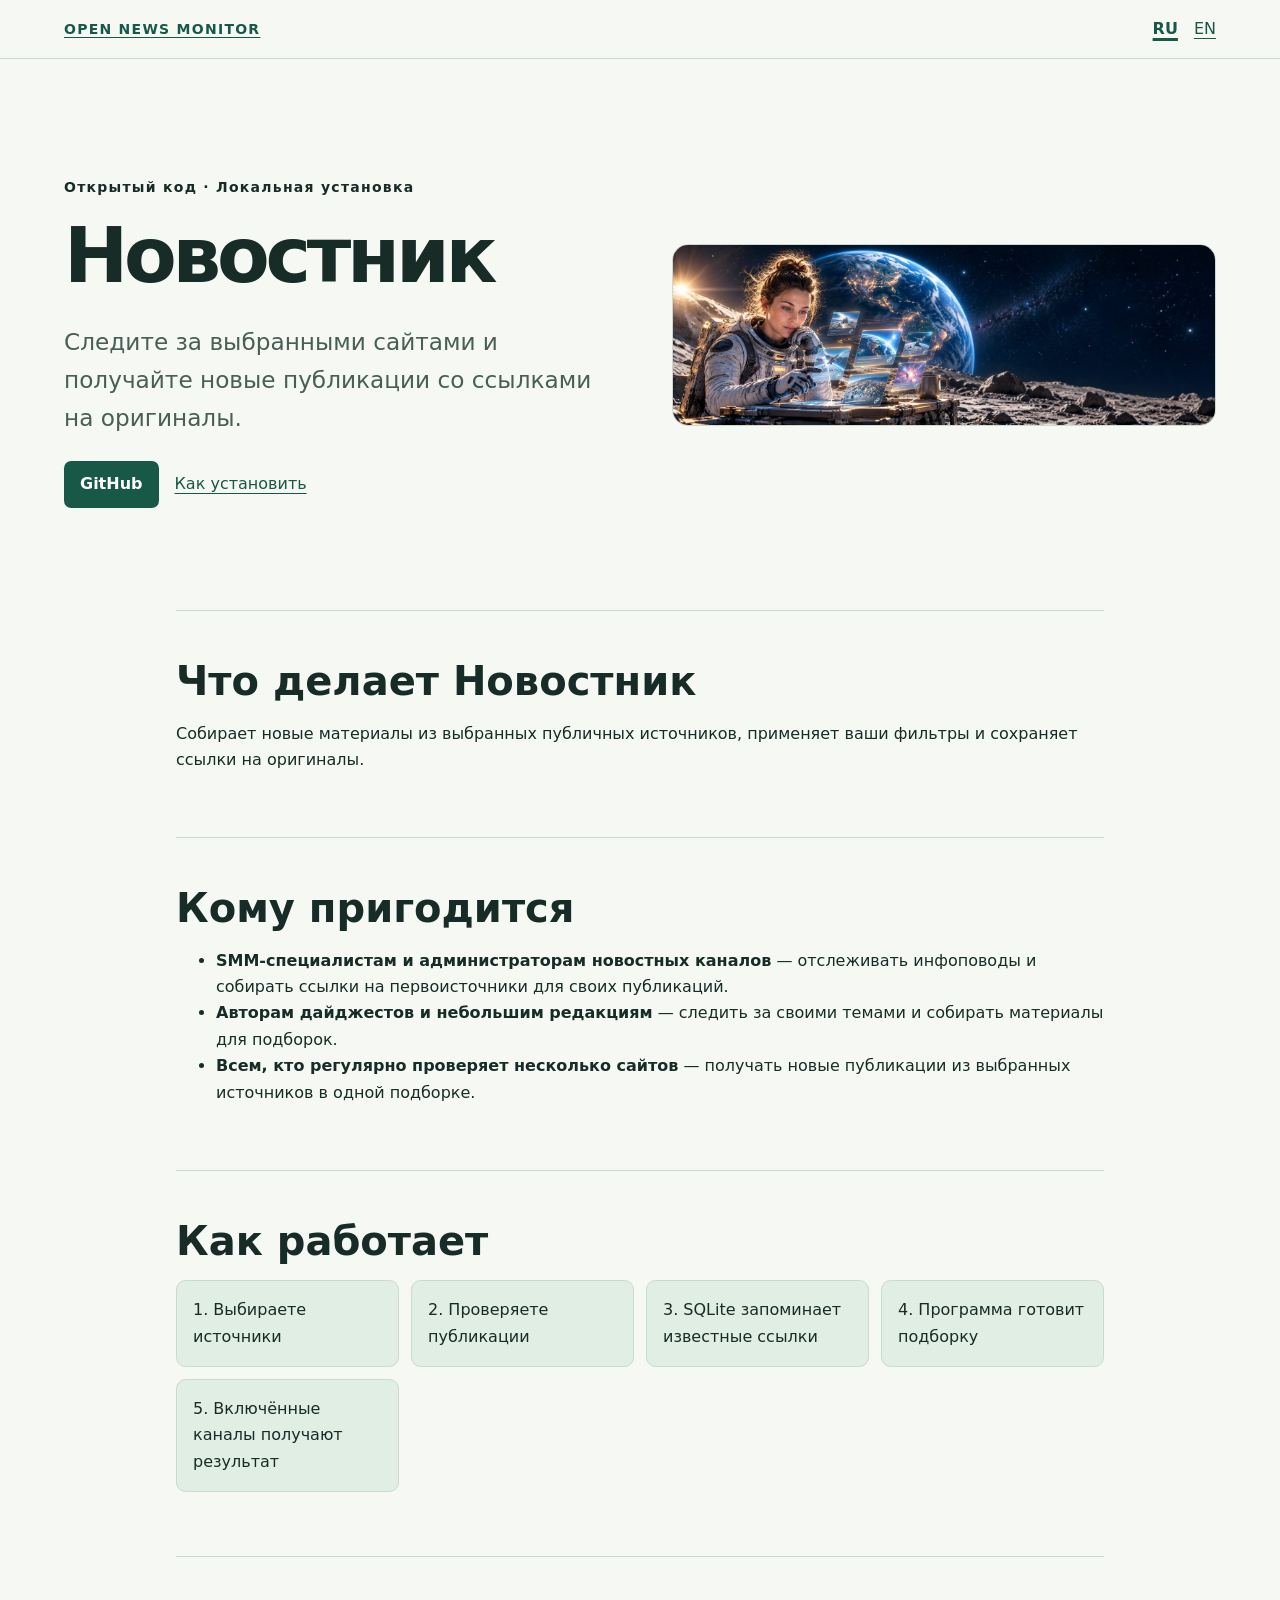
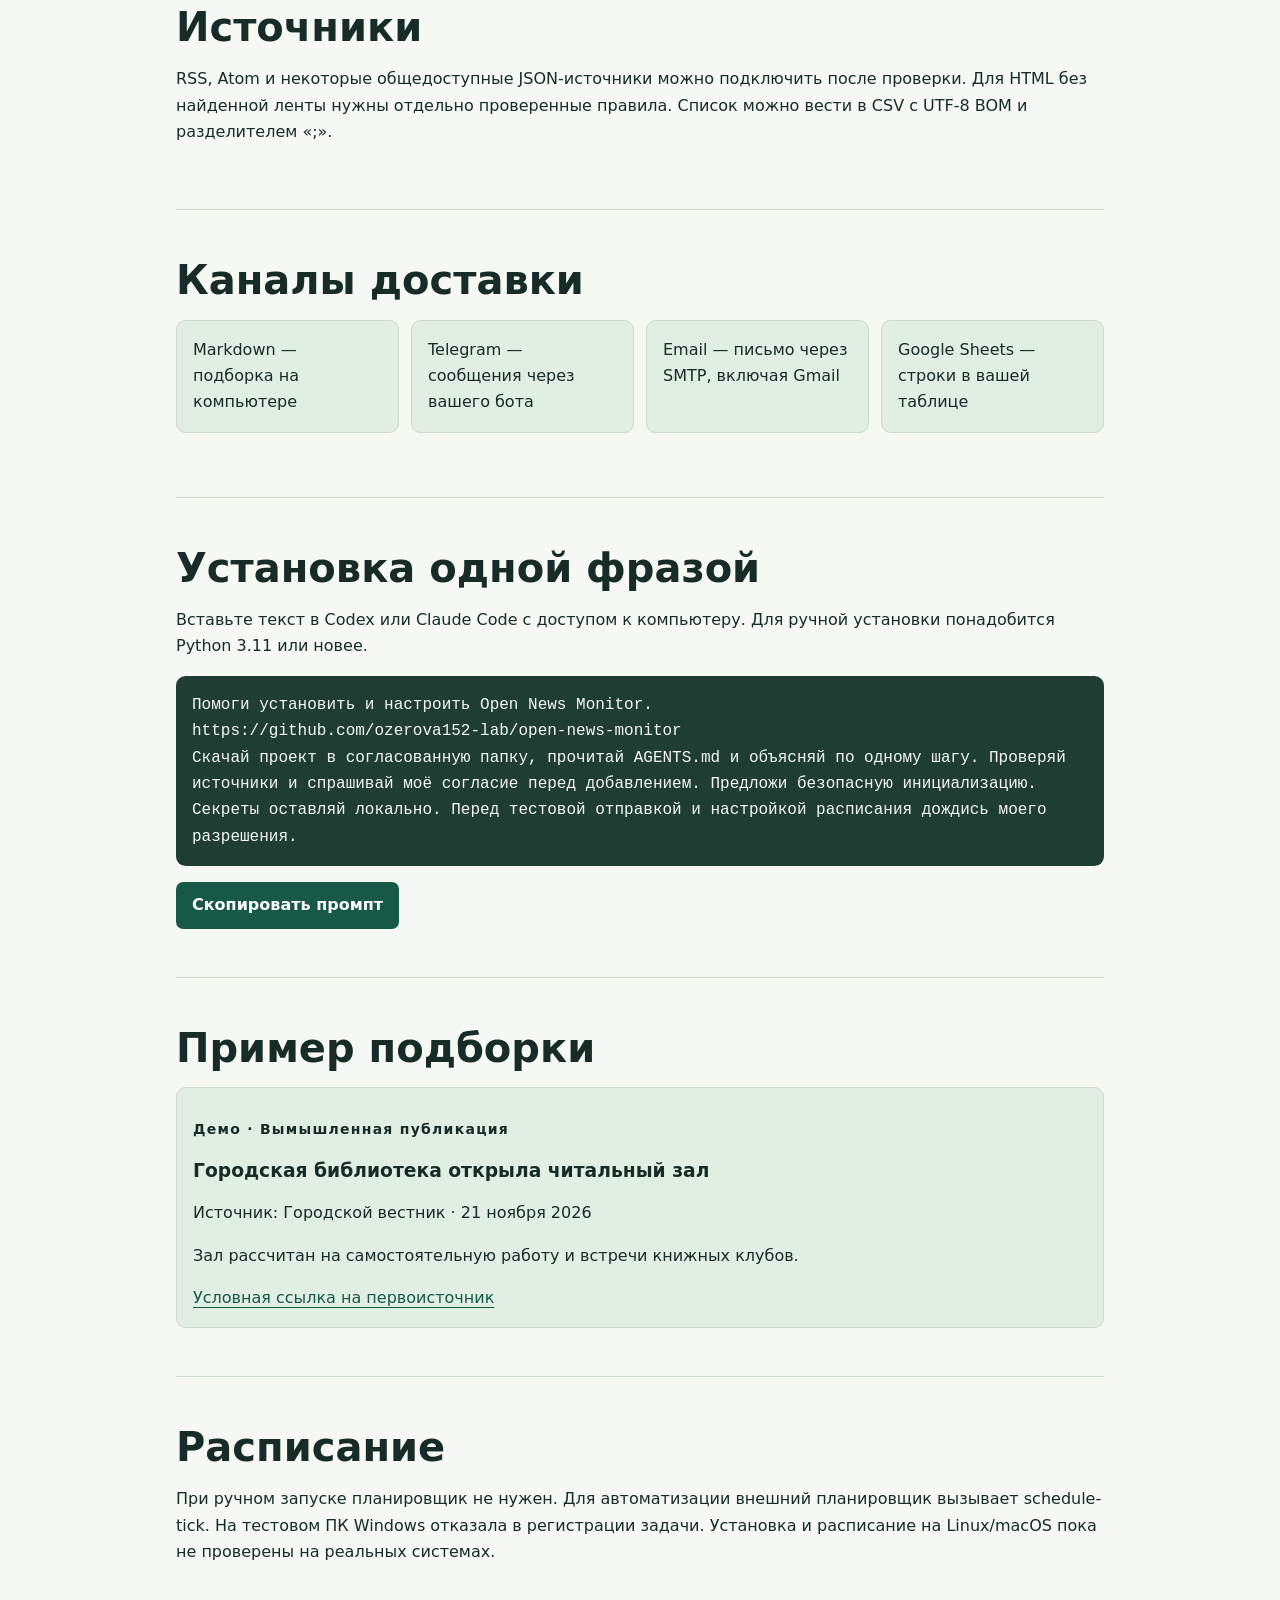
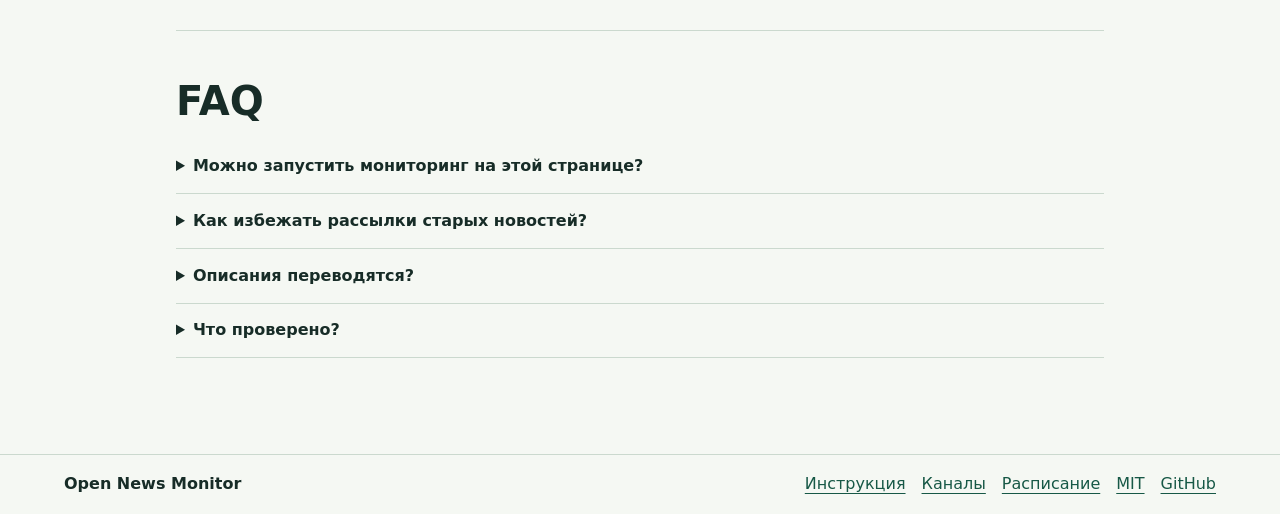
==== site/index.html @ 2d6c49f6 "docs: prepare public showcase and release notes" ====
<!doctype html>
<html lang="ru">
<head>
<meta charset="utf-8">
<meta name="viewport" content="width=device-width, initial-scale=1">
<meta name="description" content="Локальный мониторинг новостей по вашим источникам.">
<title>Новостник · Мониторинг новостей</title>
<link rel="stylesheet" href="theme.css">
<script src="site.js" defer></script>
</head>
<body>
<a class="skip" href="#main">К содержанию</a>
<header class="bar"><a class="brand" href="index.html">OPEN NEWS MONITOR</a><nav aria-label="Язык"><a lang="ru" href="index.html" aria-current="page">RU</a><a lang="en" href="en.html">EN</a></nav></header>
<main id="main">
<section class="hero">
<div><p class="eyebrow">Открытый код · Локальная установка</p>
<h1>Новостник</h1><p class="lead">Следите за выбранными сайтами и получайте новые публикации со ссылками на оригиналы.</p>
<div class="actions"><a class="button" href="https://github.com/ozerova152-lab/open-news-monitor">GitHub</a><a href="#install">Как установить</a></div></div>
<img src="assets/cover-news.jpg" alt="" fetchpriority="high">
</section>
<div class="content">
<section id="purpose"><h2>Что делает Новостник</h2><p>Собирает новые материалы из выбранных публичных источников, применяет ваши фильтры и сохраняет ссылки на оригиналы.</p></section>
<section id="audience"><h2>Кому пригодится</h2><ul>
<li><strong>SMM-специалистам и администраторам новостных каналов</strong> — отслеживать инфоповоды и собирать ссылки на первоисточники для своих публикаций.</li>
<li><strong>Авторам дайджестов и небольшим редакциям</strong> — следить за своими темами и собирать материалы для подборок.</li>
<li><strong>Всем, кто регулярно проверяет несколько сайтов</strong> — получать новые публикации из выбранных источников в одной подборке.</li>
</ul></section>
<section id="flow"><h2>Как работает</h2><ol class="tiles"><li>Выбираете источники</li><li>Проверяете публикации</li><li>SQLite запоминает известные ссылки</li><li>Программа готовит подборку</li><li>Включённые каналы получают результат</li></ol></section>
<section id="sources"><h2>Источники</h2><p>RSS, Atom и некоторые общедоступные JSON-источники можно подключить после проверки. Для HTML без найденной ленты нужны отдельно проверенные правила. Список можно вести в CSV с UTF-8 BOM и разделителем «;».</p></section>
<section id="delivery"><h2>Каналы доставки</h2><ul class="tiles"><li>Markdown — подборка на компьютере</li><li>Telegram — сообщения через вашего бота</li><li>Email — письмо через SMTP, включая Gmail</li><li>Google Sheets — строки в вашей таблице</li></ul></section>
<section id="install"><h2>Установка одной фразой</h2><p>Вставьте текст в Codex или Claude Code с доступом к компьютеру. Для ручной установки понадобится Python 3.11 или новее.</p>
<pre id="prompt">Помоги установить и настроить Open News Monitor.
https://github.com/ozerova152-lab/open-news-monitor
Скачай проект в согласованную папку, прочитай AGENTS.md и объясняй по одному шагу. Проверяй источники и спрашивай моё согласие перед добавлением. Предложи безопасную инициализацию. Секреты оставляй локально. Перед тестовой отправкой и настройкой расписания дождись моего разрешения.</pre><button type="button" data-copy hidden>Скопировать промпт</button><span role="status" data-status data-ok="Текст скопирован" data-error="Выделите текст и скопируйте вручную"></span></section>
<section id="demo"><h2>Пример подборки</h2><article class="digest"><p class="eyebrow">Демо · Вымышленная публикация</p><h3>Городская библиотека открыла читальный зал</h3><p>Источник: Городской вестник · 21 ноября 2026</p><p>Зал рассчитан на самостоятельную работу и встречи книжных клубов.</p><a href="https://example.org/">Условная ссылка на первоисточник</a></article></section>
<section id="schedule"><h2>Расписание</h2><p>При ручном запуске планировщик не нужен. Для автоматизации внешний планировщик вызывает schedule-tick. На тестовом ПК Windows отказала в регистрации задачи. Установка и расписание на Linux/macOS пока не проверены на реальных системах.</p></section>
<section id="faq"><h2>FAQ</h2>
<details><summary>Можно запустить мониторинг на этой странице?</summary><p>Это витрина. Программа устанавливается на ваш компьютер и работает через терминал.</p></details>
<details><summary>Как избежать рассылки старых новостей?</summary><p>Начните с безопасной инициализации. Она запоминает текущие публикации без отправки.</p></details>
<details><summary>Описания переводятся?</summary><p>Telegram и email могут показывать сокращённое исходное описание. Встроенного AI-перевода нет.</p></details>
<details><summary>Что проверено?</summary><p>Telegram и Gmail прошли реальные тестовые отправки. Google Sheets ранее прошёл реальную проверку, текущий доступ не перепроверялся. Excel 2010 импортировал CSV, сохранение CSV UTF-8 не подтверждено.</p></details>
</section></div></main>
<footer><strong>Open News Monitor</strong><nav aria-label="Документация"><a href="https://github.com/ozerova152-lab/open-news-monitor/blob/main/README.md">Инструкция</a><a href="https://github.com/ozerova152-lab/open-news-monitor/blob/main/docs/CHANNELS_RU.md">Каналы</a><a href="https://github.com/ozerova152-lab/open-news-monitor/blob/main/docs/SCHEDULING_RU.md">Расписание</a><a href="https://github.com/ozerova152-lab/open-news-monitor/blob/main/LICENSE">MIT</a><a href="https://github.com/ozerova152-lab/open-news-monitor">GitHub</a></nav></footer>
</body>
</html>
---- site/theme.css ----
*{box-sizing:border-box}
:root{color-scheme:light;--ink:#172c27;--muted:#485e56;--paper:#f5f8f3;--line:#cbd9ce;--green:#175846;--mint:#e0eee4}
body{margin:0;background:var(--paper);color:var(--ink);font:1rem/1.65 system-ui,sans-serif}
a{color:var(--green);text-underline-offset:.22em}
a:focus-visible,button:focus-visible,summary:focus-visible{outline:3px solid #a05216;outline-offset:4px}
.skip{position:absolute;top:0;left:1rem;background:white;padding:.5rem;transform:translateY(-110%)}
.skip:focus{transform:none}
.bar,footer{display:flex;justify-content:space-between;align-items:center;gap:1rem;flex-wrap:wrap;padding:1rem max(1rem,calc((100% - 72rem)/2));border-bottom:1px solid var(--line)}
nav,.actions{display:flex;align-items:center;gap:1rem;flex-wrap:wrap}
.brand,.eyebrow{font-size:.875rem;letter-spacing:.09em;font-weight:750}
nav [aria-current]{font-weight:800;text-decoration-thickness:.18em}
.hero{display:grid;grid-template-columns:1fr 1fr;align-items:center;gap:clamp(1.5rem,5vw,5rem);max-width:74rem;padding:clamp(2rem,8vw,7rem) 1rem;margin:auto}
.hero img{display:block;width:100%;height:auto;border-radius:1rem;border:1px solid var(--line)}
h1,h2,h3{line-height:1.13;text-wrap:balance}
h1{font-size:clamp(2.65rem,6vw,5rem);letter-spacing:-.055em;margin:.4rem 0}
h2{font-size:clamp(1.65rem,3.3vw,2.5rem);margin:0 0 1rem}
.lead{font-size:clamp(1.15rem,2vw,1.45rem);color:var(--muted)}
.button,button{display:inline-block;padding:.65rem 1rem;border:0;border-radius:.45rem;background:var(--green);color:white;font:inherit;font-weight:650;text-decoration:none;cursor:pointer}
[hidden]{display:none}
.content{max-width:60rem;margin:auto;padding:0 1rem 3rem}
.content section{padding:clamp(1.5rem,4vw,3rem) 0;border-top:1px solid var(--line)}
.tiles{display:grid;grid-template-columns:repeat(auto-fit,minmax(min(100%,12rem),1fr));gap:.75rem;padding:0;list-style-position:inside}
ul.tiles{list-style:none}
.tiles li,.digest{padding:1rem;border:1px solid var(--line);border-radius:.6rem;background:var(--mint)}
pre{white-space:pre-wrap;overflow-wrap:anywhere;padding:1rem;background:#203d34;color:#f3faf5;border-radius:.6rem;font-size:1rem}
[data-status]{display:inline-block;margin:.5rem}
details{padding:.85rem 0;border-bottom:1px solid var(--line)}
summary{font-weight:650;cursor:pointer}
footer{border-top:1px solid var(--line);border-bottom:0}
@media(max-width:45rem){.hero{grid-template-columns:1fr}.hero img{max-width:36rem}}
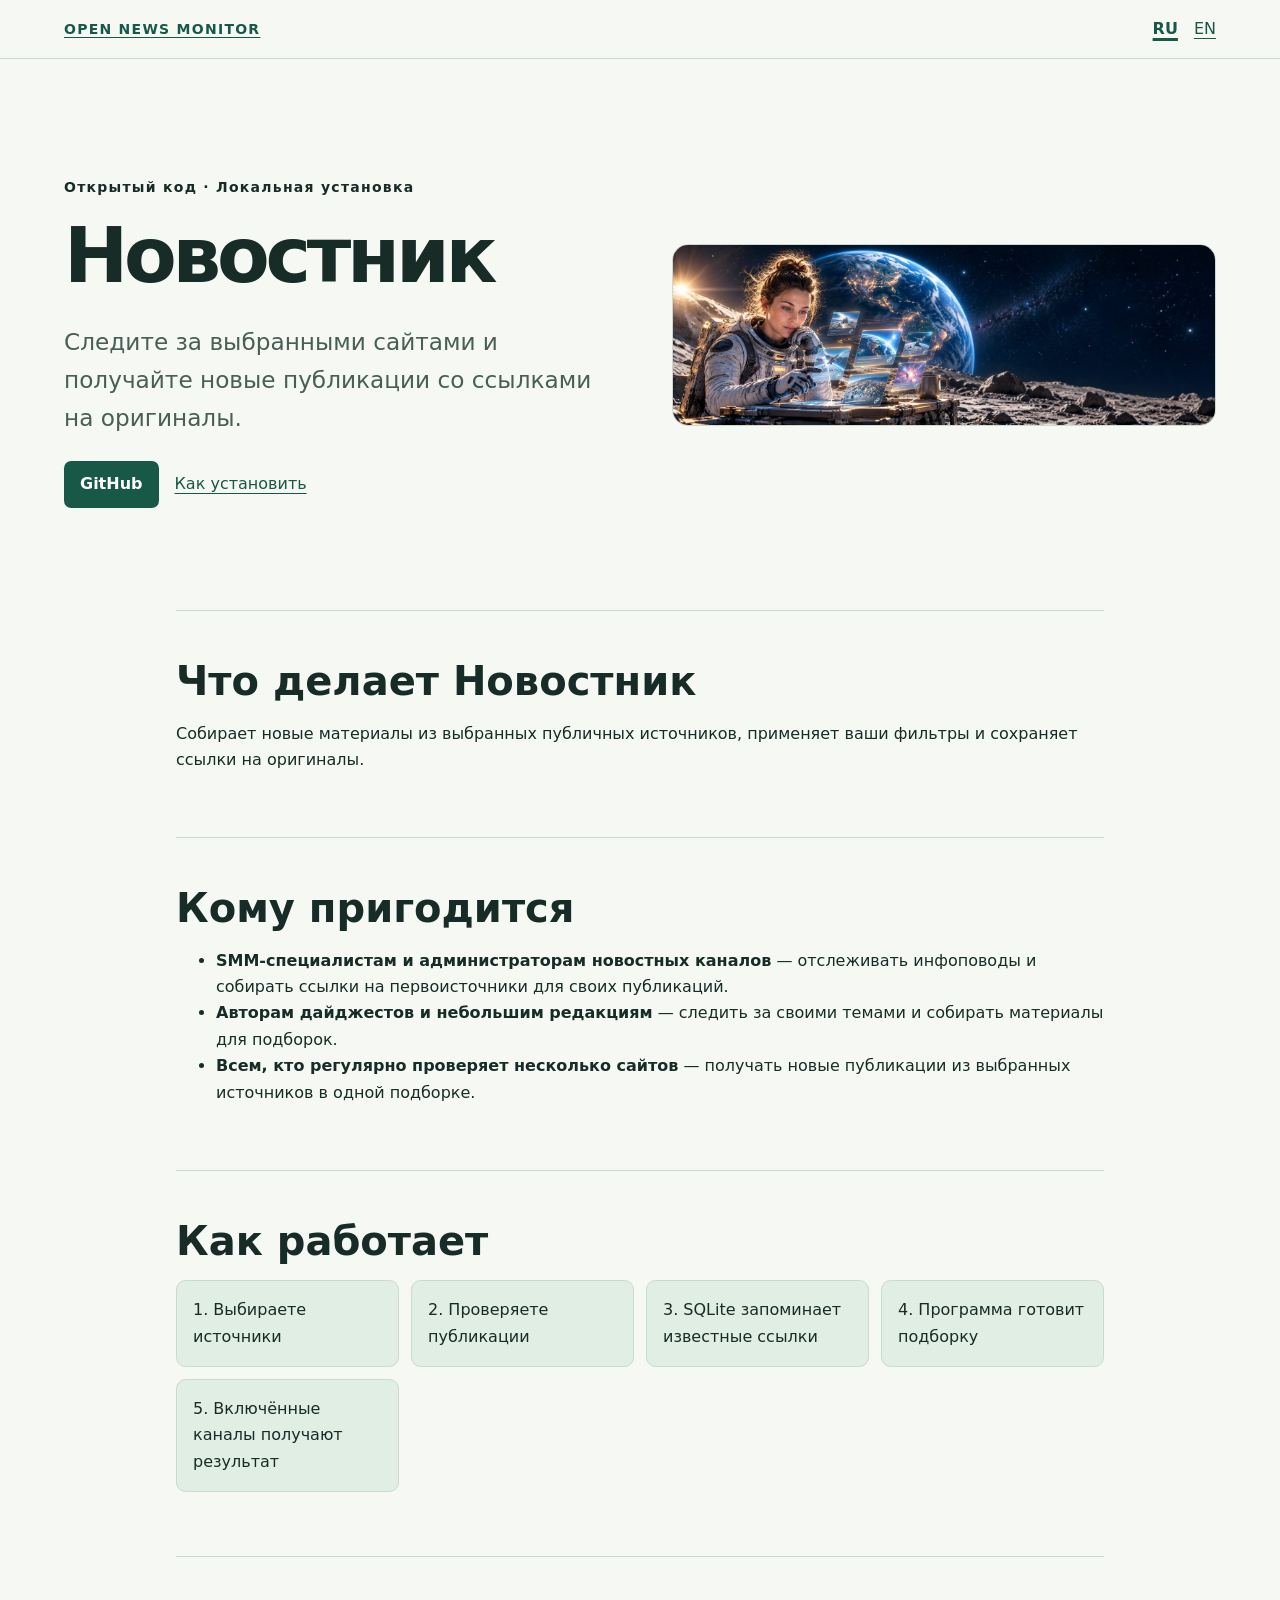
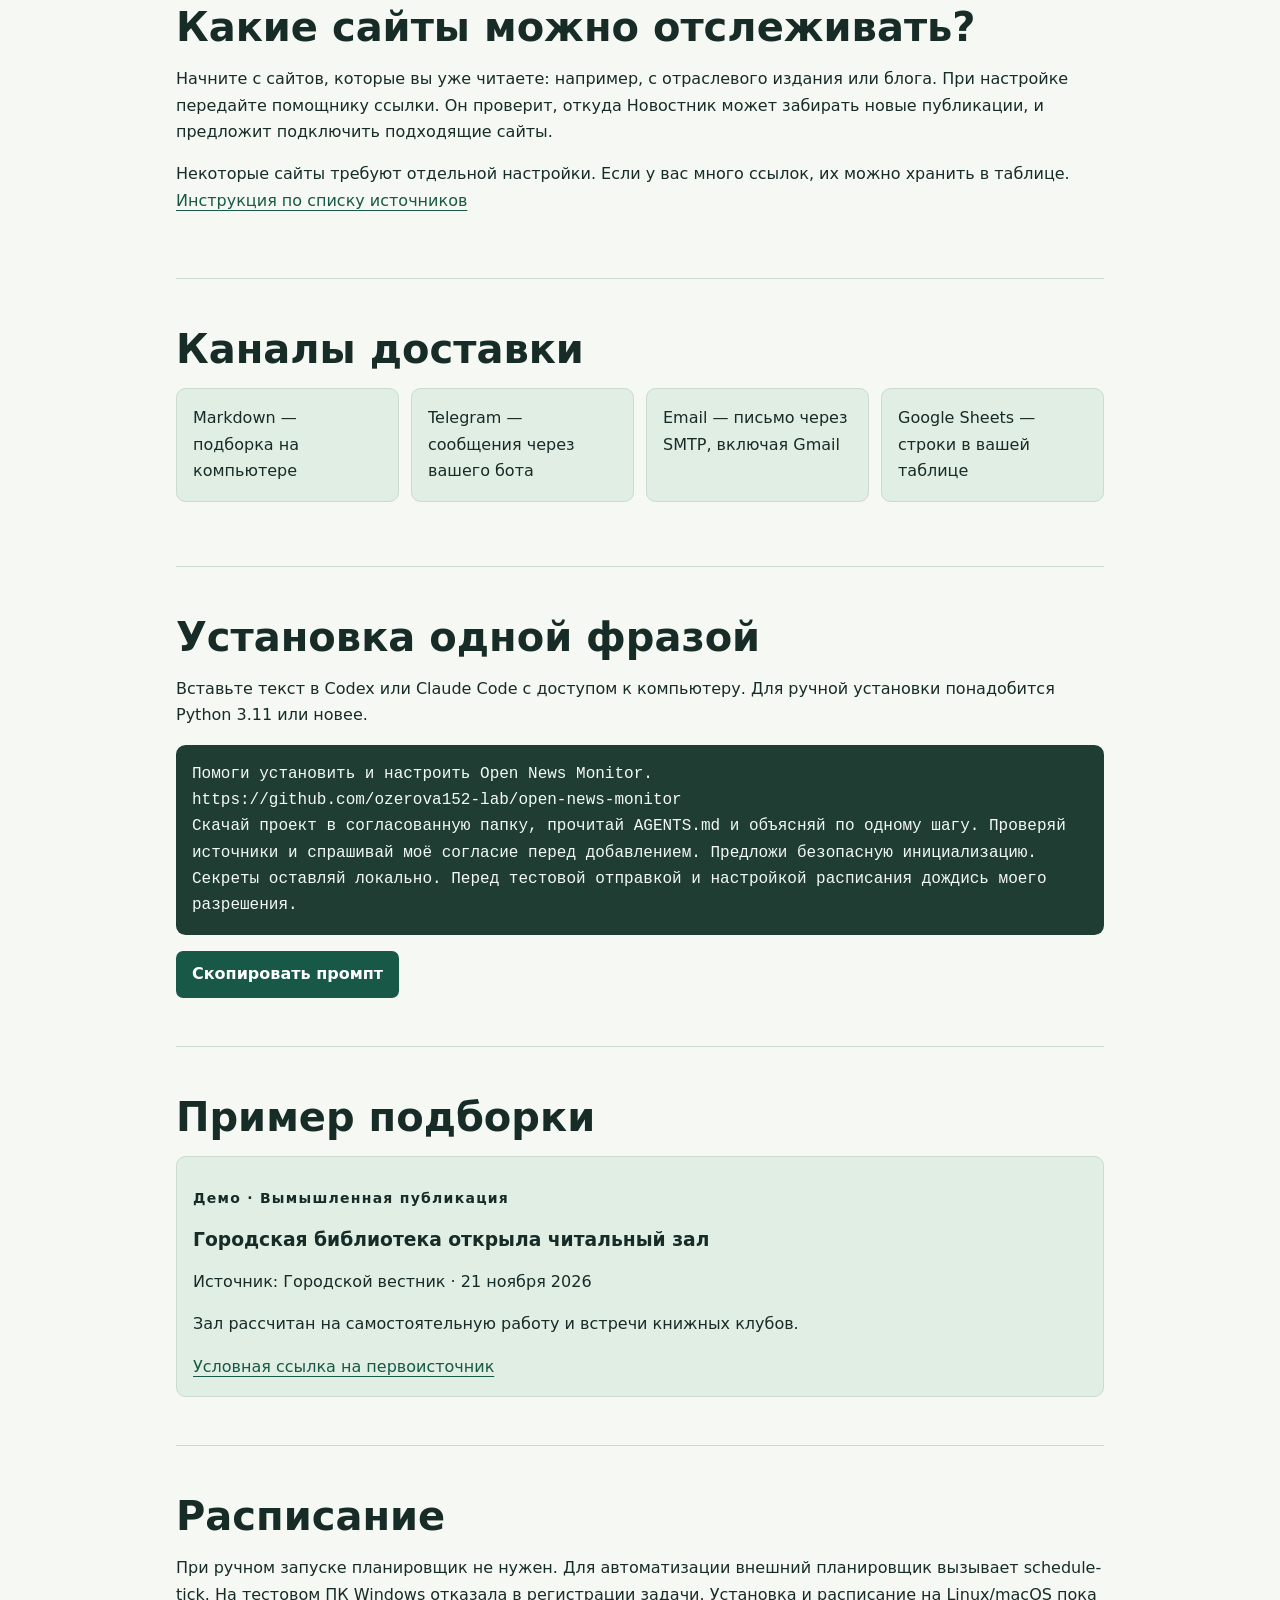
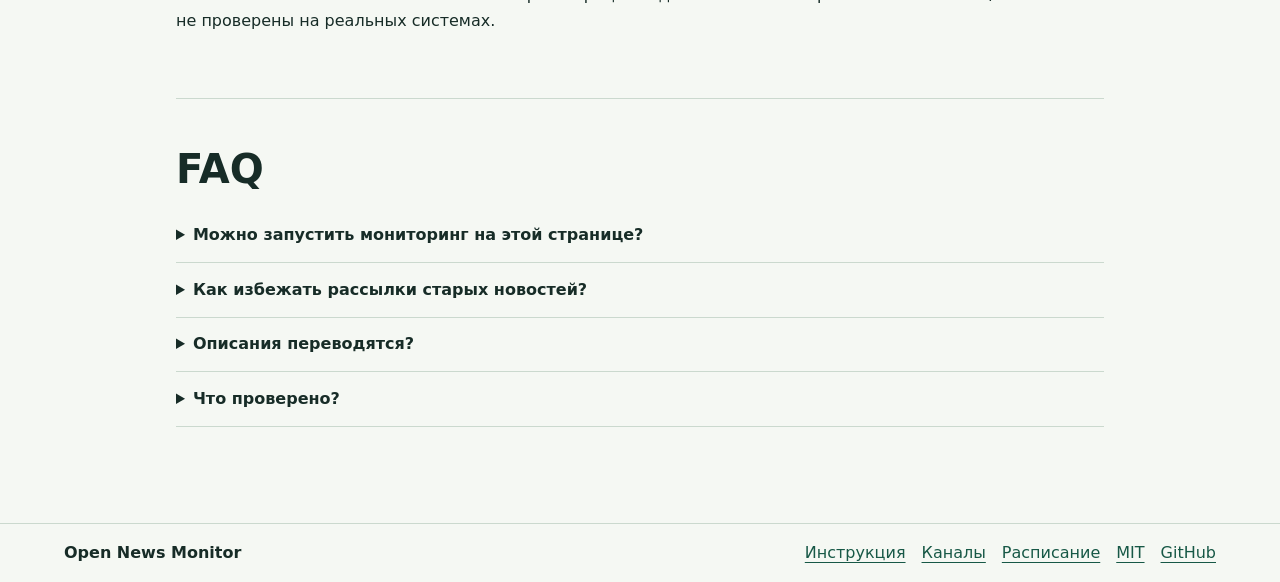
==== commit d0563c02: "docs: simplify showcase source guidance" ====
--- a/site/index.html
+++ b/site/index.html
@@ -26,7 +26,7 @@
 <li><strong>Всем, кто регулярно проверяет несколько сайтов</strong> — получать новые публикации из выбранных источников в одной подборке.</li>
 </ul></section>
 <section id="flow"><h2>Как работает</h2><ol class="tiles"><li>Выбираете источники</li><li>Проверяете публикации</li><li>SQLite запоминает известные ссылки</li><li>Программа готовит подборку</li><li>Включённые каналы получают результат</li></ol></section>
-<section id="sources"><h2>Источники</h2><p>RSS, Atom и некоторые общедоступные JSON-источники можно подключить после проверки. Для HTML без найденной ленты нужны отдельно проверенные правила. Список можно вести в CSV с UTF-8 BOM и разделителем «;».</p></section>
+<section id="sources"><h2>Какие сайты можно отслеживать?</h2><p>Начните с сайтов, которые вы уже читаете: например, с отраслевого издания или блога. При настройке передайте помощнику ссылки. Он проверит, откуда Новостник может забирать новые публикации, и предложит подключить подходящие сайты.</p><p>Некоторые сайты требуют отдельной настройки. Если у вас много ссылок, их можно хранить в таблице. <a href="https://github.com/ozerova152-lab/open-news-monitor/blob/main/docs/SOURCES_CSV_RU.md">Инструкция по списку источников</a></p></section>
 <section id="delivery"><h2>Каналы доставки</h2><ul class="tiles"><li>Markdown — подборка на компьютере</li><li>Telegram — сообщения через вашего бота</li><li>Email — письмо через SMTP, включая Gmail</li><li>Google Sheets — строки в вашей таблице</li></ul></section>
 <section id="install"><h2>Установка одной фразой</h2><p>Вставьте текст в Codex или Claude Code с доступом к компьютеру. Для ручной установки понадобится Python 3.11 или новее.</p>
 <pre id="prompt">Помоги установить и настроить Open News Monitor.
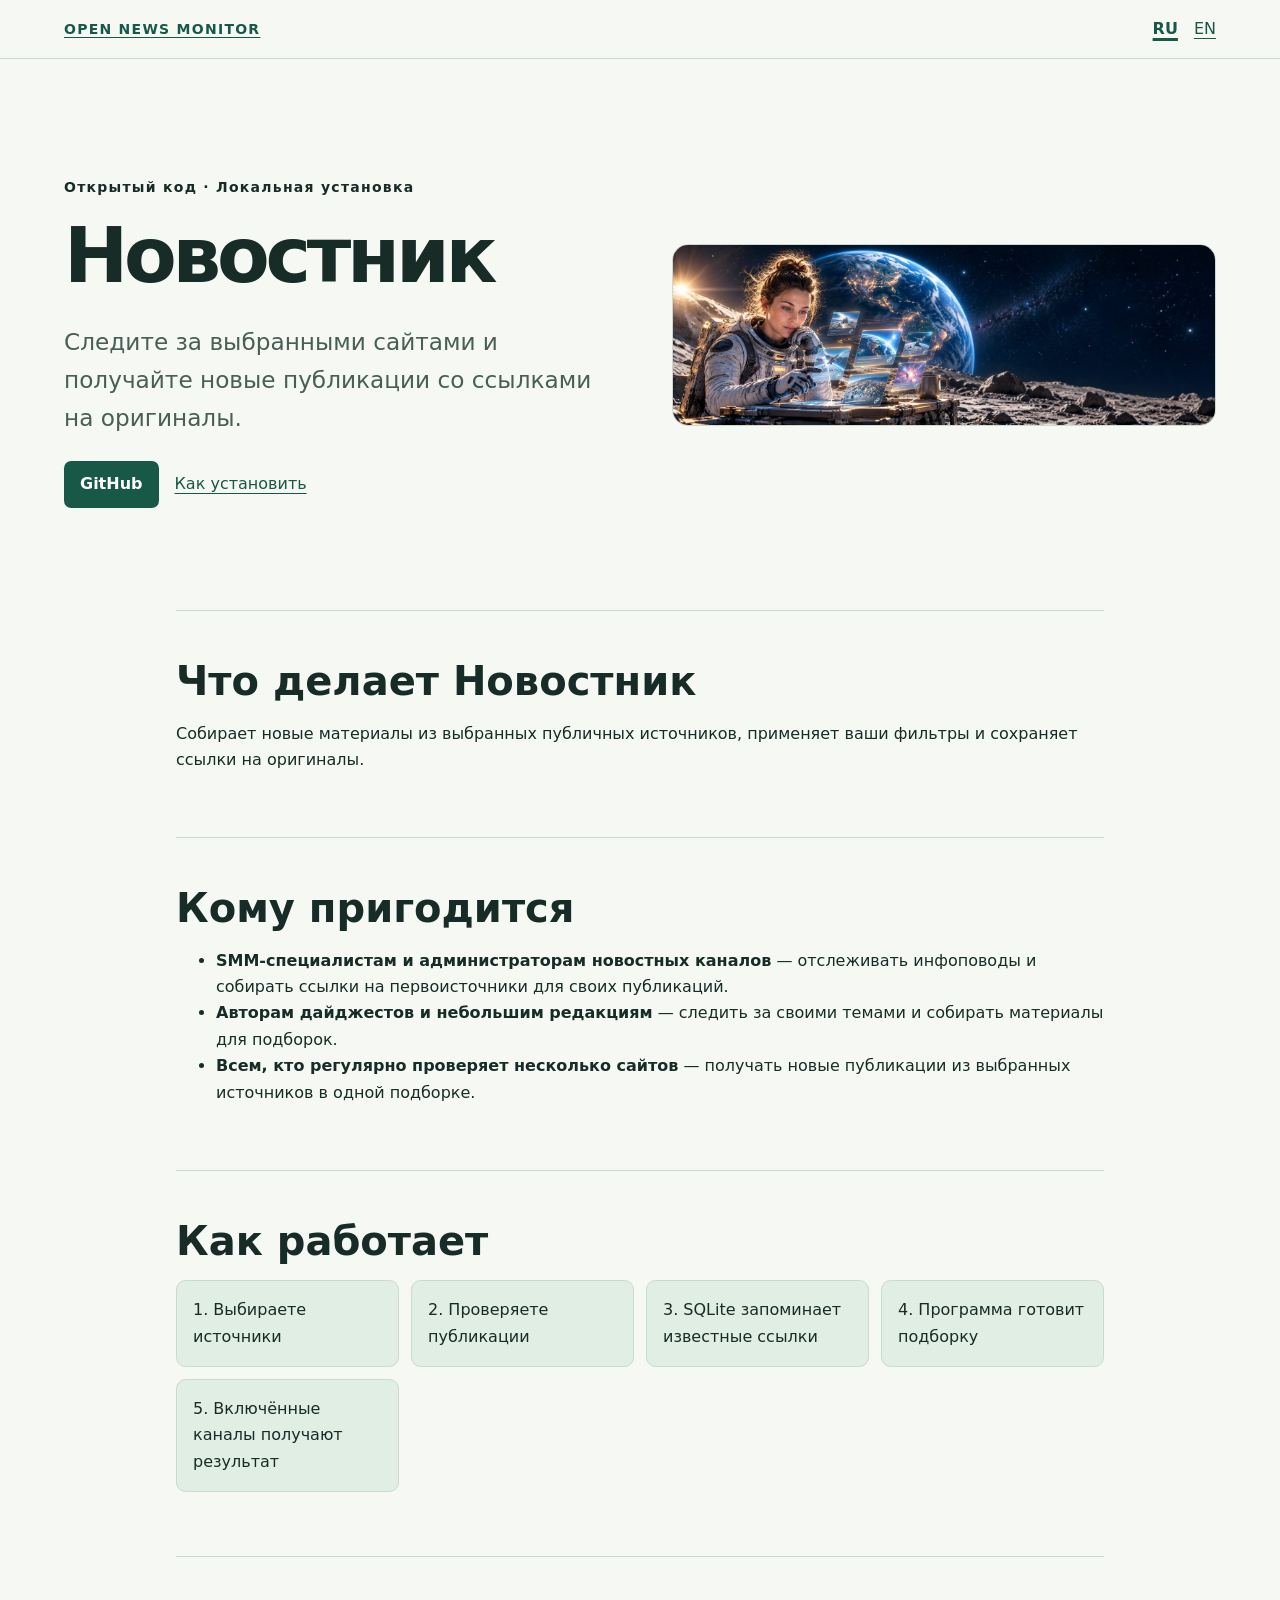
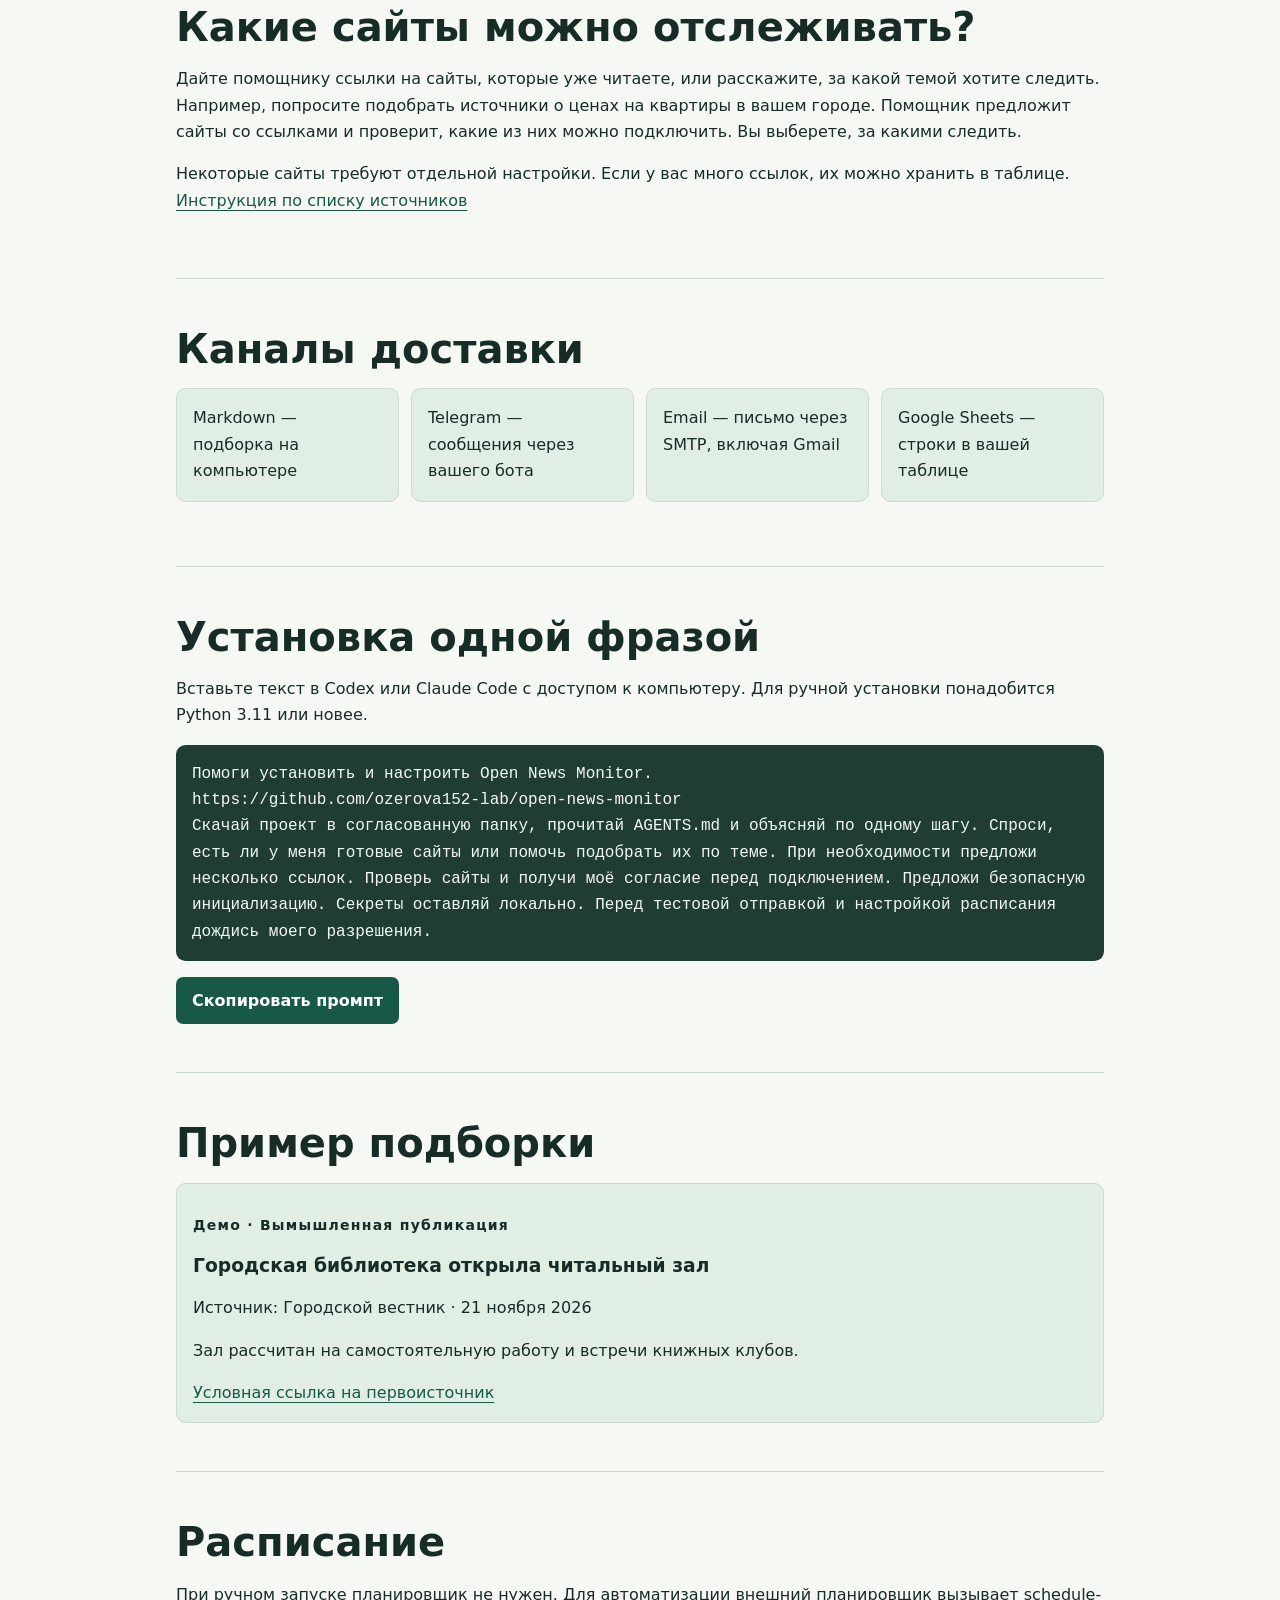
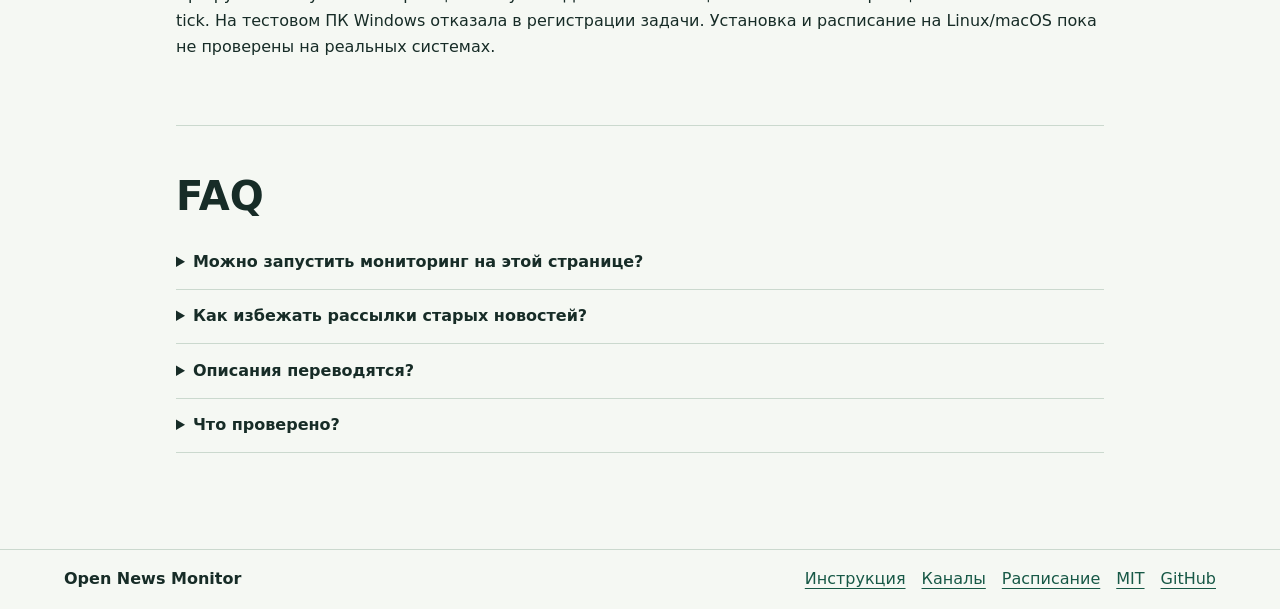
==== commit c534e3a2: "docs: guide users through choosing news sources" ====
--- a/site/index.html
+++ b/site/index.html
@@ -26,12 +26,12 @@
 <li><strong>Всем, кто регулярно проверяет несколько сайтов</strong> — получать новые публикации из выбранных источников в одной подборке.</li>
 </ul></section>
 <section id="flow"><h2>Как работает</h2><ol class="tiles"><li>Выбираете источники</li><li>Проверяете публикации</li><li>SQLite запоминает известные ссылки</li><li>Программа готовит подборку</li><li>Включённые каналы получают результат</li></ol></section>
-<section id="sources"><h2>Какие сайты можно отслеживать?</h2><p>Начните с сайтов, которые вы уже читаете: например, с отраслевого издания или блога. При настройке передайте помощнику ссылки. Он проверит, откуда Новостник может забирать новые публикации, и предложит подключить подходящие сайты.</p><p>Некоторые сайты требуют отдельной настройки. Если у вас много ссылок, их можно хранить в таблице. <a href="https://github.com/ozerova152-lab/open-news-monitor/blob/main/docs/SOURCES_CSV_RU.md">Инструкция по списку источников</a></p></section>
+<section id="sources"><h2>Какие сайты можно отслеживать?</h2><p>Дайте помощнику ссылки на сайты, которые уже читаете, или расскажите, за какой темой хотите следить. Например, попросите подобрать источники о ценах на квартиры в вашем городе. Помощник предложит сайты со ссылками и проверит, какие из них можно подключить. Вы выберете, за какими следить.</p><p>Некоторые сайты требуют отдельной настройки. Если у вас много ссылок, их можно хранить в таблице. <a href="https://github.com/ozerova152-lab/open-news-monitor/blob/main/docs/SOURCES_CSV_RU.md">Инструкция по списку источников</a></p></section>
 <section id="delivery"><h2>Каналы доставки</h2><ul class="tiles"><li>Markdown — подборка на компьютере</li><li>Telegram — сообщения через вашего бота</li><li>Email — письмо через SMTP, включая Gmail</li><li>Google Sheets — строки в вашей таблице</li></ul></section>
 <section id="install"><h2>Установка одной фразой</h2><p>Вставьте текст в Codex или Claude Code с доступом к компьютеру. Для ручной установки понадобится Python 3.11 или новее.</p>
 <pre id="prompt">Помоги установить и настроить Open News Monitor.
 https://github.com/ozerova152-lab/open-news-monitor
-Скачай проект в согласованную папку, прочитай AGENTS.md и объясняй по одному шагу. Проверяй источники и спрашивай моё согласие перед добавлением. Предложи безопасную инициализацию. Секреты оставляй локально. Перед тестовой отправкой и настройкой расписания дождись моего разрешения.</pre><button type="button" data-copy hidden>Скопировать промпт</button><span role="status" data-status data-ok="Текст скопирован" data-error="Выделите текст и скопируйте вручную"></span></section>
+Скачай проект в согласованную папку, прочитай AGENTS.md и объясняй по одному шагу. Спроси, есть ли у меня готовые сайты или помочь подобрать их по теме. При необходимости предложи несколько ссылок. Проверь сайты и получи моё согласие перед подключением. Предложи безопасную инициализацию. Секреты оставляй локально. Перед тестовой отправкой и настройкой расписания дождись моего разрешения.</pre><button type="button" data-copy hidden>Скопировать промпт</button><span role="status" data-status data-ok="Текст скопирован" data-error="Выделите текст и скопируйте вручную"></span></section>
 <section id="demo"><h2>Пример подборки</h2><article class="digest"><p class="eyebrow">Демо · Вымышленная публикация</p><h3>Городская библиотека открыла читальный зал</h3><p>Источник: Городской вестник · 21 ноября 2026</p><p>Зал рассчитан на самостоятельную работу и встречи книжных клубов.</p><a href="https://example.org/">Условная ссылка на первоисточник</a></article></section>
 <section id="schedule"><h2>Расписание</h2><p>При ручном запуске планировщик не нужен. Для автоматизации внешний планировщик вызывает schedule-tick. На тестовом ПК Windows отказала в регистрации задачи. Установка и расписание на Linux/macOS пока не проверены на реальных системах.</p></section>
 <section id="faq"><h2>FAQ</h2>
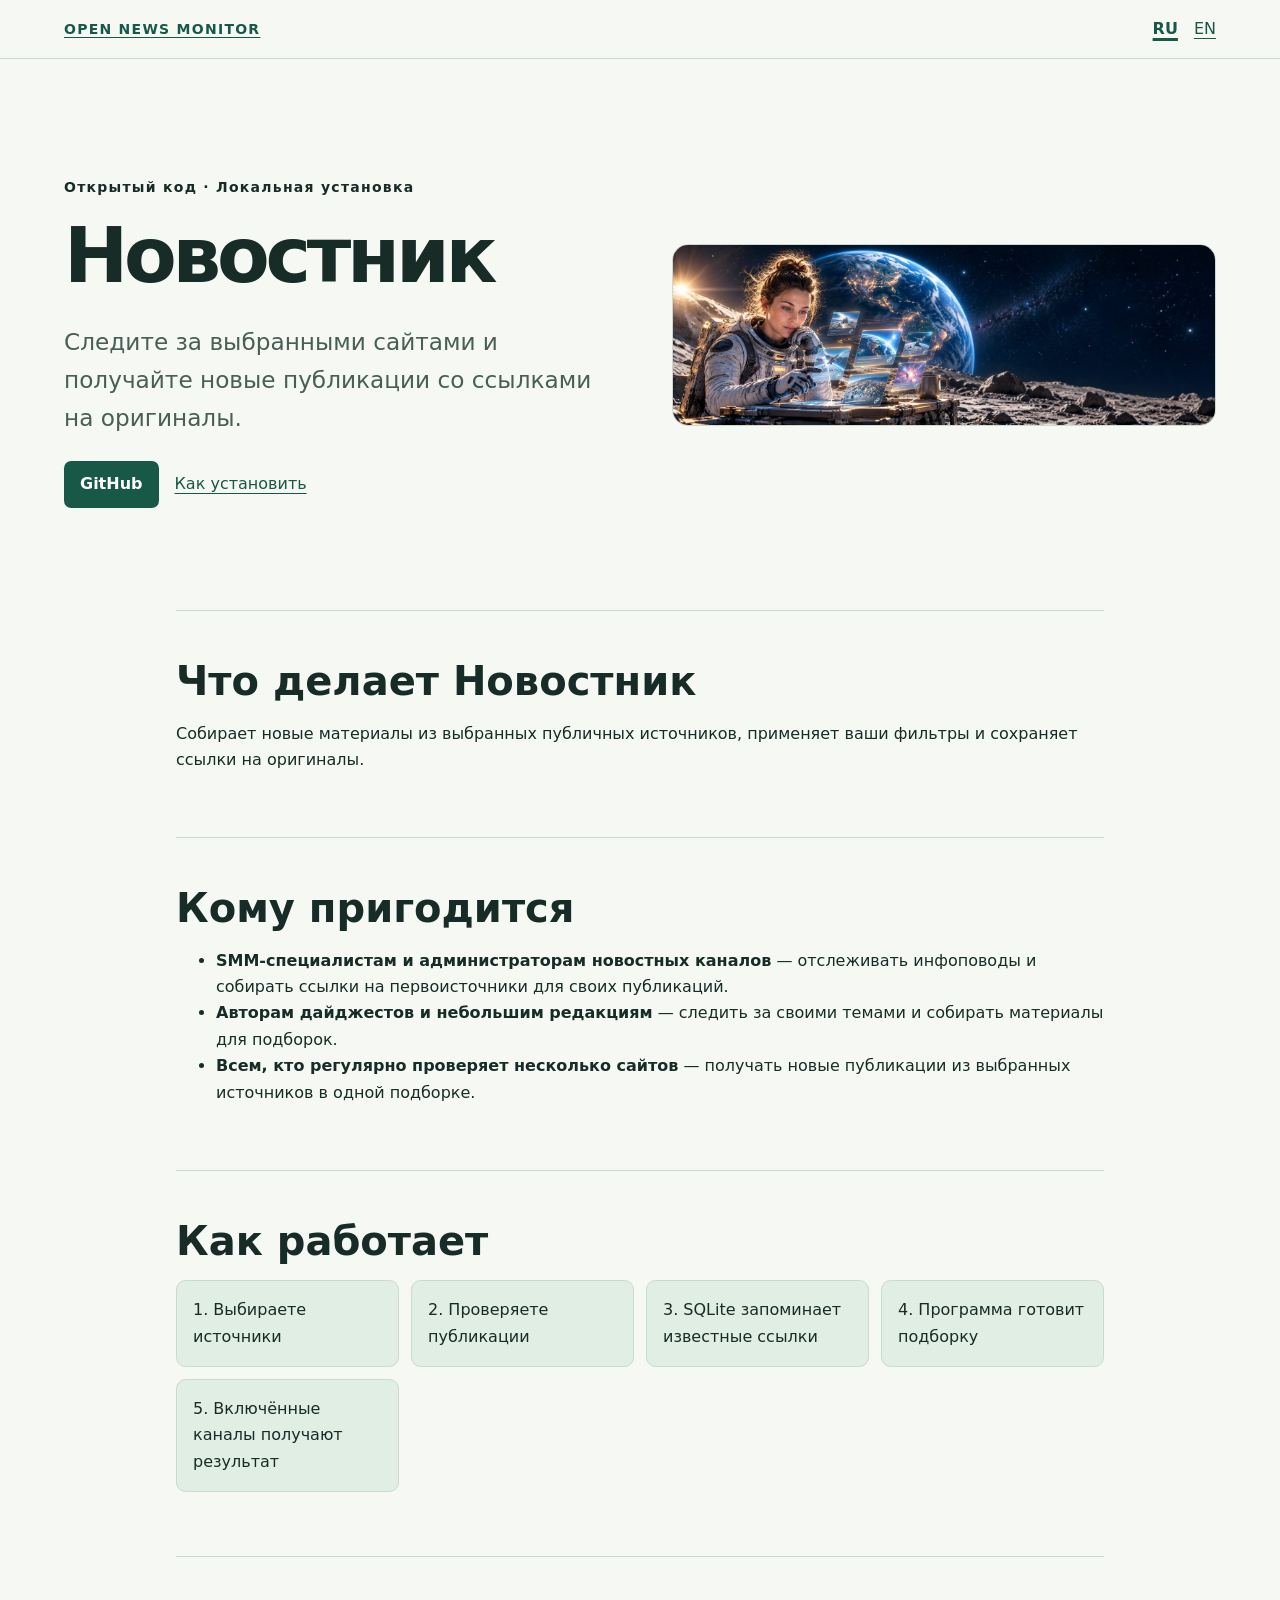
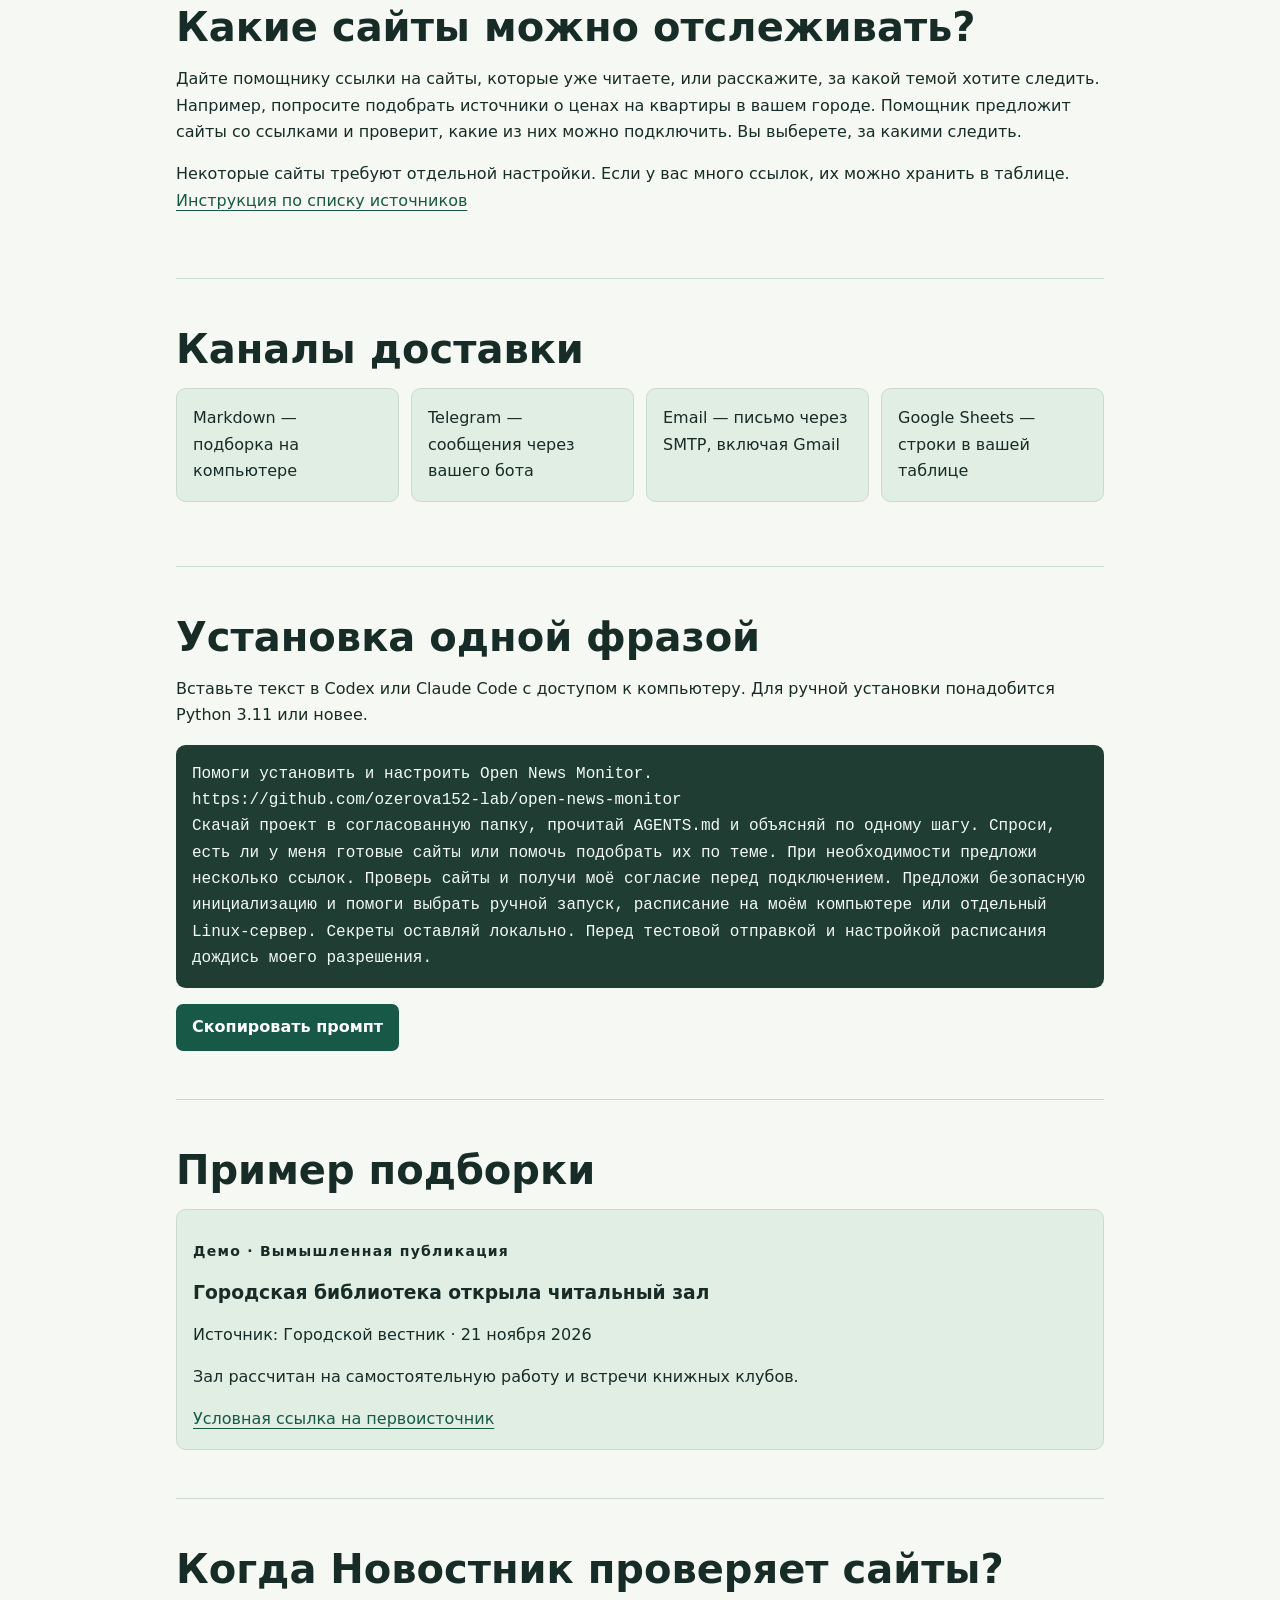
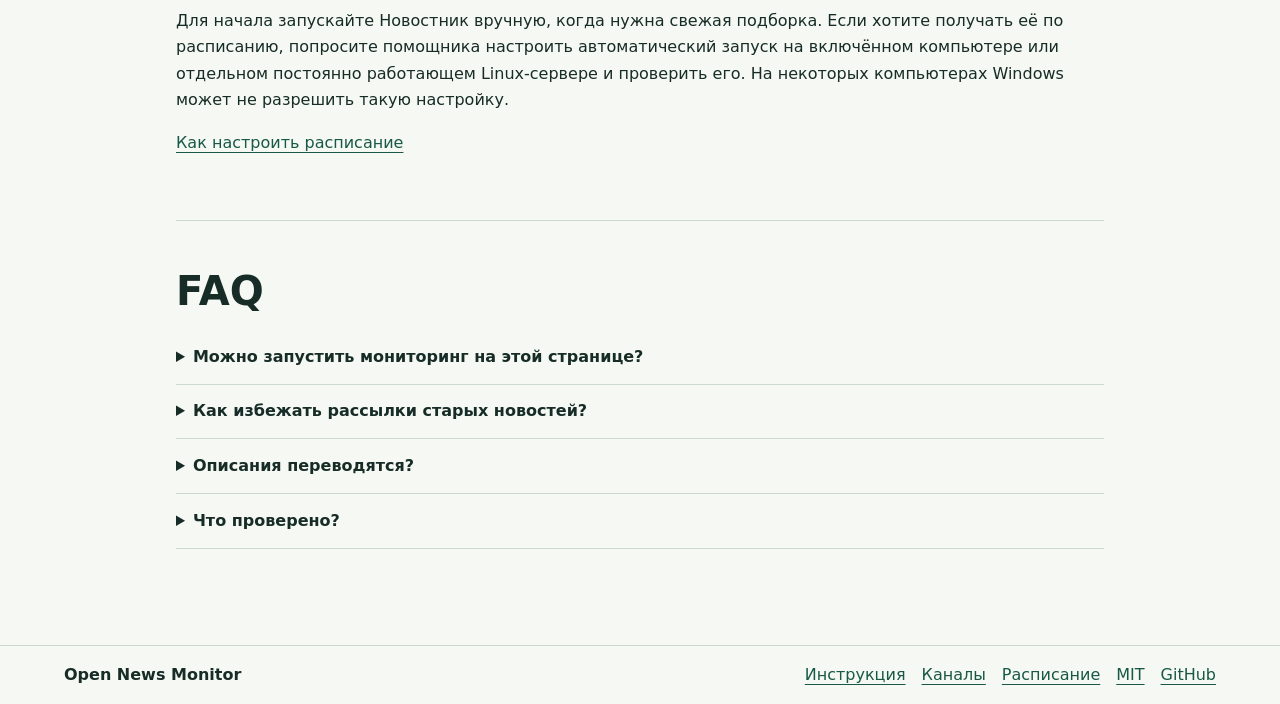
==== commit 6fb57355: "Improve autonomous scheduling, news freshness and run diagnostics" ====
--- a/site/index.html
+++ b/site/index.html
@@ -31,9 +31,9 @@
 <section id="install"><h2>Установка одной фразой</h2><p>Вставьте текст в Codex или Claude Code с доступом к компьютеру. Для ручной установки понадобится Python 3.11 или новее.</p>
 <pre id="prompt">Помоги установить и настроить Open News Monitor.
 https://github.com/ozerova152-lab/open-news-monitor
-Скачай проект в согласованную папку, прочитай AGENTS.md и объясняй по одному шагу. Спроси, есть ли у меня готовые сайты или помочь подобрать их по теме. При необходимости предложи несколько ссылок. Проверь сайты и получи моё согласие перед подключением. Предложи безопасную инициализацию. Секреты оставляй локально. Перед тестовой отправкой и настройкой расписания дождись моего разрешения.</pre><button type="button" data-copy hidden>Скопировать промпт</button><span role="status" data-status data-ok="Текст скопирован" data-error="Выделите текст и скопируйте вручную"></span></section>
+Скачай проект в согласованную папку, прочитай AGENTS.md и объясняй по одному шагу. Спроси, есть ли у меня готовые сайты или помочь подобрать их по теме. При необходимости предложи несколько ссылок. Проверь сайты и получи моё согласие перед подключением. Предложи безопасную инициализацию и помоги выбрать ручной запуск, расписание на моём компьютере или отдельный Linux-сервер. Секреты оставляй локально. Перед тестовой отправкой и настройкой расписания дождись моего разрешения.</pre><button type="button" data-copy hidden>Скопировать промпт</button><span role="status" data-status data-ok="Текст скопирован" data-error="Выделите текст и скопируйте вручную"></span></section>
 <section id="demo"><h2>Пример подборки</h2><article class="digest"><p class="eyebrow">Демо · Вымышленная публикация</p><h3>Городская библиотека открыла читальный зал</h3><p>Источник: Городской вестник · 21 ноября 2026</p><p>Зал рассчитан на самостоятельную работу и встречи книжных клубов.</p><a href="https://example.org/">Условная ссылка на первоисточник</a></article></section>
-<section id="schedule"><h2>Расписание</h2><p>При ручном запуске планировщик не нужен. Для автоматизации внешний планировщик вызывает schedule-tick. На тестовом ПК Windows отказала в регистрации задачи. Установка и расписание на Linux/macOS пока не проверены на реальных системах.</p></section>
+<section id="schedule"><h2>Когда Новостник проверяет сайты?</h2><p>Для начала запускайте Новостник вручную, когда нужна свежая подборка. Если хотите получать её по расписанию, попросите помощника настроить автоматический запуск на включённом компьютере или отдельном постоянно работающем Linux-сервере и проверить его. На некоторых компьютерах Windows может не разрешить такую настройку.</p><p><a href="https://github.com/ozerova152-lab/open-news-monitor/blob/main/docs/SCHEDULING_RU.md">Как настроить расписание</a></p></section>
 <section id="faq"><h2>FAQ</h2>
 <details><summary>Можно запустить мониторинг на этой странице?</summary><p>Это витрина. Программа устанавливается на ваш компьютер и работает через терминал.</p></details>
 <details><summary>Как избежать рассылки старых новостей?</summary><p>Начните с безопасной инициализации. Она запоминает текущие публикации без отправки.</p></details>
